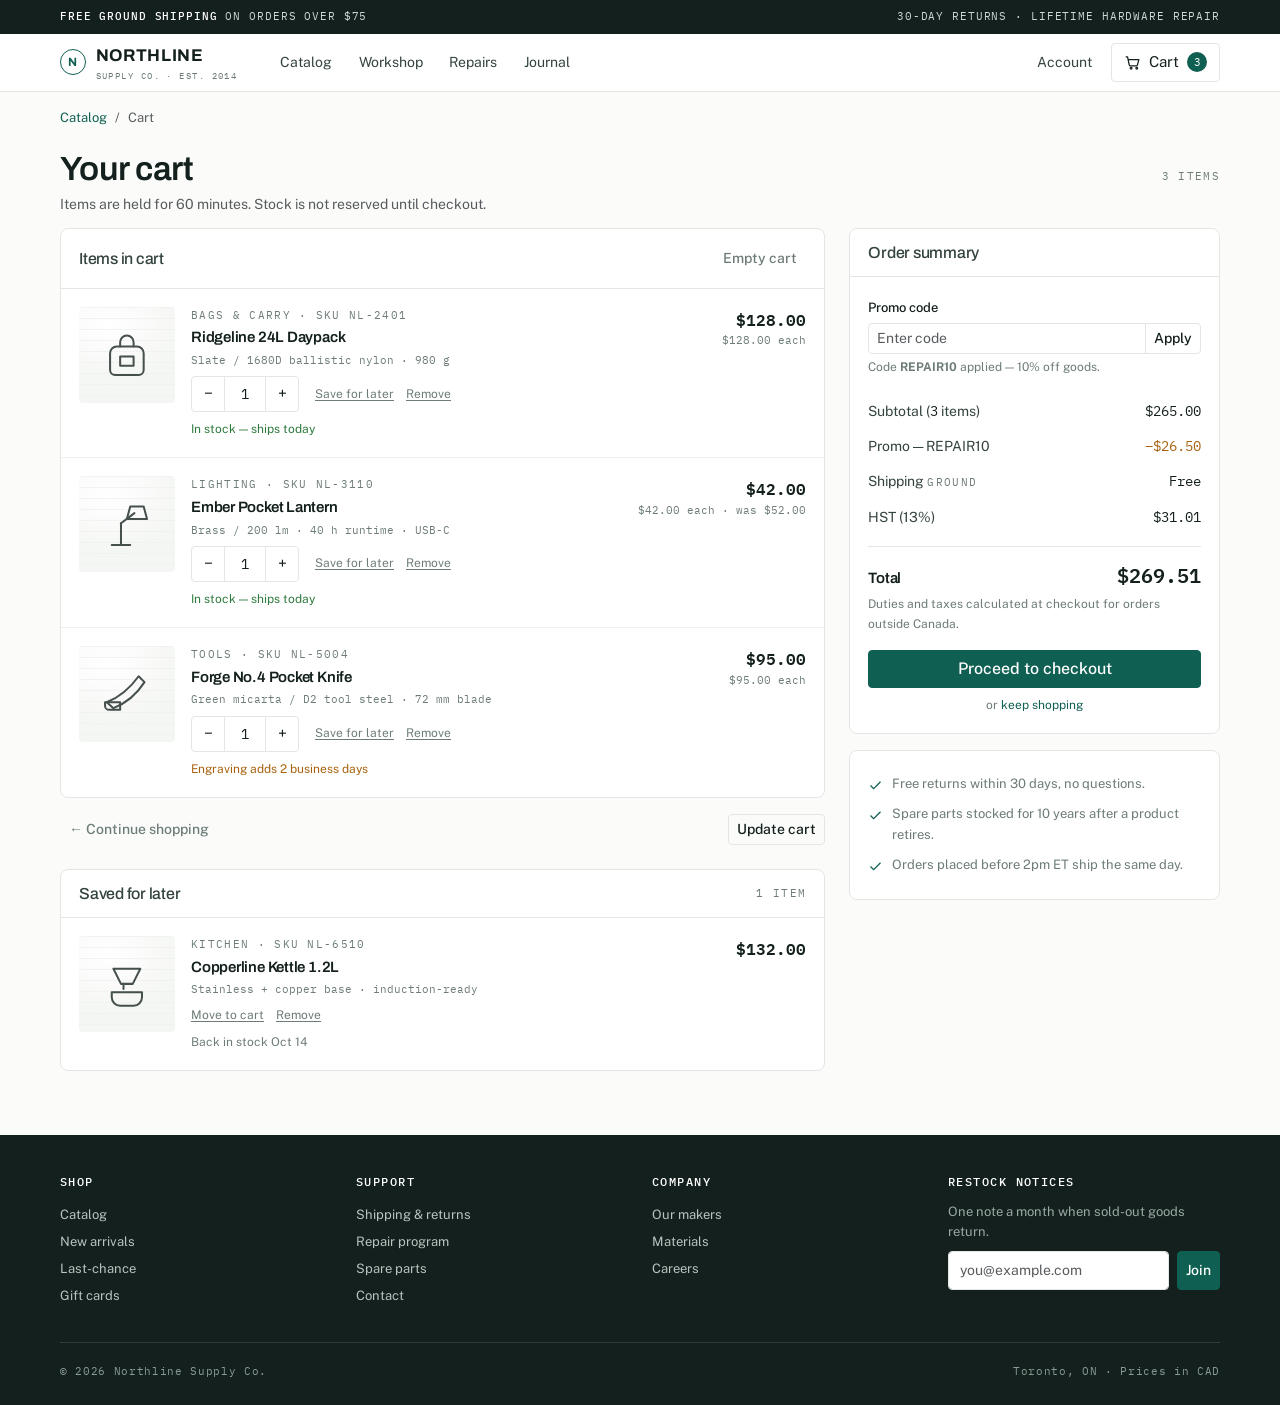
==== cart.html @ bfe1c540 "Add Northline Supply storefront: catalog, cart and checkout Static Bootstrap 5.3 markup for three sc" ====
<!doctype html>
<html lang="en">
<head>
  <meta charset="utf-8">
  <meta name="viewport" content="width=device-width, initial-scale=1, viewport-fit=cover">
  <title>Your Cart — Northline Supply</title>
  <meta name="description" content="Review the goods in your cart before checkout.">

  <link rel="preconnect" href="https://fonts.googleapis.com">
  <link rel="preconnect" href="https://fonts.gstatic.com" crossorigin>
  <link href="https://fonts.googleapis.com/css2?family=Archivo:wght@500;600;700&family=Public+Sans:wght@400;500;600&family=IBM+Plex+Mono:wght@400;500&display=swap" rel="stylesheet">
  <link href="https://cdn.jsdelivr.net/npm/bootstrap@5.3.3/dist/css/bootstrap.min.css" rel="stylesheet">
  <link href="css/styles.css" rel="stylesheet">
</head>
<body>

<svg aria-hidden="true" style="position:absolute;width:0;height:0;overflow:hidden">
  <symbol id="i-pack" viewBox="0 0 64 64">
    <path d="M20 22h24a8 8 0 0 1 8 8v20a6 6 0 0 1-6 6H18a6 6 0 0 1-6-6V30a8 8 0 0 1 8-8Z"/>
    <path d="M24 22v-5a8 8 0 0 1 16 0v5"/>
    <path d="M24 34h16v11H24z"/>
  </symbol>
  <symbol id="i-lamp" viewBox="0 0 64 64">
    <path d="M14 56h22"/><path d="M25 56V30"/><path d="M25 30 41 18"/>
    <path d="M36 10h16l4 15H32z"/>
  </symbol>
  <symbol id="i-knife" viewBox="0 0 64 64">
    <path d="M8 42c15-6 28-17 38-31l7 7c-9 14-22 25-37 31z"/>
    <path d="M6 42h18v9H11a5 5 0 0 1-5-5z"/>
  </symbol>
  <symbol id="i-brew" viewBox="0 0 64 64">
    <path d="M16 14h32l-9 18H25z"/><path d="M28 32v6"/>
    <path d="M14 42h36v6a10 10 0 0 1-10 10H24a10 10 0 0 1-10-10z"/>
  </symbol>
  <symbol id="i-shirt" viewBox="0 0 64 64">
    <path d="M25 11 12 17l4 11 6-2v25h28V26l6 2 4-11-13-6-4 5h-8z"/>
  </symbol>
  <symbol id="i-check" viewBox="0 0 24 24"><path d="m4 12 5 5L20 6"/></symbol>
</svg>

<div class="announce">
  <div class="container-page d-flex flex-wrap justify-content-between gap-2">
    <span><strong>Free ground shipping</strong> on orders over $75</span>
    <span class="d-none d-sm-inline">30-day returns · Lifetime hardware repair</span>
  </div>
</div>

<header class="site-header">
  <div class="container-page d-flex align-items-center gap-3 py-2">
    <a class="brand" href="index.html">
      <span class="brand-mark">N</span>
      <span>Northline<small>Supply Co. · est. 2014</small></span>
    </a>
    <nav class="d-none d-lg-flex align-items-center gap-1 ms-3" aria-label="Departments">
      <a class="nav-link-top" href="index.html">Catalog</a>
      <a class="nav-link-top" href="#">Workshop</a>
      <a class="nav-link-top" href="#">Repairs</a>
      <a class="nav-link-top" href="#">Journal</a>
    </nav>
    <div class="ms-auto d-flex align-items-center gap-2">
      <a class="nav-link-top d-none d-md-inline" href="#" id="accountLink">Account</a>
      <a class="cart-button" href="cart.html" id="cartLink">
        <svg width="17" height="17" viewBox="0 0 24 24" fill="none" stroke="currentColor" stroke-width="1.8" stroke-linecap="round" stroke-linejoin="round" aria-hidden="true">
          <path d="M3 4h2l2.4 11.2a2 2 0 0 0 2 1.6h7.6a2 2 0 0 0 2-1.5L21 8H6"/>
          <circle cx="10" cy="20" r="1.2"/><circle cx="18" cy="20" r="1.2"/>
        </svg>
        <span class="d-none d-sm-inline">Cart</span>
        <span class="cart-count" id="cartCount">3</span>
      </a>
    </div>
  </div>
</header>

<main class="container-page">

  <nav aria-label="Breadcrumb" class="pt-3">
    <ol class="breadcrumb mb-0" style="font-size:.8125rem">
      <li class="breadcrumb-item"><a href="index.html">Catalog</a></li>
      <li class="breadcrumb-item active" aria-current="page">Cart</li>
    </ol>
  </nav>

  <div class="results-bar">
    <div>
      <h1 class="mb-1">Your cart</h1>
      <p class="text-muted mb-0" style="font-size:.875rem">Items are held for 60 minutes. Stock is not reserved until checkout.</p>
    </div>
    <p class="label mb-0"><span class="num" id="cartItemCount">3</span> items</p>
  </div>

  <div class="row g-4 pb-2">

    <!-- ============ LINE ITEMS ============ -->
    <div class="col-lg-8">
      <div class="panel">
        <div class="panel-head">
          <h2 class="h6 mb-0">Items in cart</h2>
          <button class="btn btn-quiet btn-sm" type="button" id="clearCart">Empty cart</button>
        </div>

        <!-- JS hook: render one .cart-line per item into #cartLines -->
        <div id="cartLines">

          <div class="cart-line" data-id="NL-2401" data-price="128.00">
            <div class="thumb"><svg><use href="#i-pack"/></svg></div>
            <div>
              <p class="label mb-1">Bags &amp; Carry · SKU NL-2401</p>
              <h3 class="product-title mb-1"><a href="#">Ridgeline 24L Daypack</a></h3>
              <p class="spec mb-2">Slate / 1680D ballistic nylon · 980 g</p>
              <div class="d-flex flex-wrap align-items-center gap-3">
                <div class="qty" role="group" aria-label="Quantity for Ridgeline 24L Daypack">
                  <button type="button" data-action="decrement" aria-label="Decrease quantity">−</button>
                  <label class="visually-hidden" for="qty-NL-2401">Quantity</label>
                  <input type="number" id="qty-NL-2401" name="qty-NL-2401" value="1" min="1" max="10" inputmode="numeric" data-action="qty">
                  <button type="button" data-action="increment" aria-label="Increase quantity">+</button>
                </div>
                <div class="line-actions">
                  <button type="button" data-action="save-for-later">Save for later</button>
                  <button type="button" data-action="remove">Remove</button>
                </div>
              </div>
              <p class="stock in mb-0 mt-2">In stock — ships today</p>
            </div>
            <div class="line-total text-end">
              <p class="price mb-0" data-field="lineTotal">$128.00</p>
              <p class="spec mb-0">$128.00 each</p>
            </div>
          </div>

          <div class="cart-line" data-id="NL-3110" data-price="42.00">
            <div class="thumb"><svg><use href="#i-lamp"/></svg></div>
            <div>
              <p class="label mb-1">Lighting · SKU NL-3110</p>
              <h3 class="product-title mb-1"><a href="#">Ember Pocket Lantern</a></h3>
              <p class="spec mb-2">Brass / 200 lm · 40 h runtime · USB-C</p>
              <div class="d-flex flex-wrap align-items-center gap-3">
                <div class="qty" role="group" aria-label="Quantity for Ember Pocket Lantern">
                  <button type="button" data-action="decrement" aria-label="Decrease quantity">−</button>
                  <label class="visually-hidden" for="qty-NL-3110">Quantity</label>
                  <input type="number" id="qty-NL-3110" name="qty-NL-3110" value="1" min="1" max="10" inputmode="numeric" data-action="qty">
                  <button type="button" data-action="increment" aria-label="Increase quantity">+</button>
                </div>
                <div class="line-actions">
                  <button type="button" data-action="save-for-later">Save for later</button>
                  <button type="button" data-action="remove">Remove</button>
                </div>
              </div>
              <p class="stock in mb-0 mt-2">In stock — ships today</p>
            </div>
            <div class="line-total text-end">
              <p class="price mb-0" data-field="lineTotal">$42.00</p>
              <p class="spec mb-0">$42.00 each · was $52.00</p>
            </div>
          </div>

          <div class="cart-line" data-id="NL-5004" data-price="95.00">
            <div class="thumb"><svg><use href="#i-knife"/></svg></div>
            <div>
              <p class="label mb-1">Tools · SKU NL-5004</p>
              <h3 class="product-title mb-1"><a href="#">Forge No.4 Pocket Knife</a></h3>
              <p class="spec mb-2">Green micarta / D2 tool steel · 72 mm blade</p>
              <div class="d-flex flex-wrap align-items-center gap-3">
                <div class="qty" role="group" aria-label="Quantity for Forge No.4 Pocket Knife">
                  <button type="button" data-action="decrement" aria-label="Decrease quantity">−</button>
                  <label class="visually-hidden" for="qty-NL-5004">Quantity</label>
                  <input type="number" id="qty-NL-5004" name="qty-NL-5004" value="1" min="1" max="10" inputmode="numeric" data-action="qty">
                  <button type="button" data-action="increment" aria-label="Increase quantity">+</button>
                </div>
                <div class="line-actions">
                  <button type="button" data-action="save-for-later">Save for later</button>
                  <button type="button" data-action="remove">Remove</button>
                </div>
              </div>
              <p class="stock low mb-0 mt-2">Engraving adds 2 business days</p>
            </div>
            <div class="line-total text-end">
              <p class="price mb-0" data-field="lineTotal">$95.00</p>
              <p class="spec mb-0">$95.00 each</p>
            </div>
          </div>

        </div>
      </div>

      <!-- Empty cart state — JS hook: toggle .hidden against #cartLines -->
      <div class="empty-state mt-3" id="cartEmpty" hidden>
        <h2 class="mb-2">Your cart is empty</h2>
        <p class="text-muted mb-3">Nothing here yet. The catalog is a good place to start.</p>
        <a class="btn btn-accent" href="index.html">Browse the catalog</a>
      </div>

      <div class="d-flex justify-content-between align-items-center mt-3">
        <a class="btn btn-quiet btn-sm" href="index.html">&larr; Continue shopping</a>
        <button class="btn btn-ink btn-sm" type="button" id="updateCart">Update cart</button>
      </div>

      <!-- ============ SAVED FOR LATER ============ -->
      <section class="panel mt-4" id="savedSection">
        <div class="panel-head">
          <h2 class="h6 mb-0">Saved for later</h2>
          <span class="label"><span class="num" id="savedCount">1</span> item</span>
        </div>
        <div id="savedLines">
          <div class="cart-line" data-id="NL-6510" data-price="132.00">
            <div class="thumb"><svg><use href="#i-brew"/></svg></div>
            <div>
              <p class="label mb-1">Kitchen · SKU NL-6510</p>
              <h3 class="product-title mb-1"><a href="#">Copperline Kettle 1.2L</a></h3>
              <p class="spec mb-2">Stainless + copper base · induction-ready</p>
              <div class="line-actions">
                <button type="button" data-action="move-to-cart">Move to cart</button>
                <button type="button" data-action="remove-saved">Remove</button>
              </div>
              <p class="stock none mb-0 mt-2">Back in stock Oct 14</p>
            </div>
            <div class="line-total text-end">
              <p class="price mb-0">$132.00</p>
            </div>
          </div>
        </div>
      </section>
    </div>

    <!-- ============ ORDER SUMMARY ============ -->
    <div class="col-lg-4">
      <aside class="summary">
        <div class="panel">
          <div class="panel-head"><h2 class="h6 mb-0">Order summary</h2></div>
          <div class="panel-body">

            <!-- Promo code -->
            <form class="mb-3" id="promoForm" autocomplete="off">
              <label class="form-label" for="promoCode">Promo code</label>
              <div class="input-group input-group-sm">
                <input class="form-control" type="text" id="promoCode" name="promo" placeholder="Enter code">
                <button class="btn btn-ink" type="submit" id="applyPromo">Apply</button>
              </div>
              <p class="form-text mb-0" id="promoMessage">Code <strong>REPAIR10</strong> applied — 10% off goods.</p>
            </form>

            <div class="summary-row">
              <span>Subtotal (<span class="num" id="summaryCount">3</span> items)</span>
              <span class="num" id="summarySubtotal">$265.00</span>
            </div>
            <div class="summary-row" id="summaryDiscountRow">
              <span>Promo — REPAIR10</span>
              <span class="num" id="summaryDiscount" style="color:var(--saffron)">−$26.50</span>
            </div>
            <div class="summary-row">
              <span>Shipping <span class="label">Ground</span></span>
              <span class="num" id="summaryShipping">Free</span>
            </div>
            <div class="summary-row">
              <span>HST (13%)</span>
              <span class="num" id="summaryTax">$31.01</span>
            </div>
            <div class="summary-total">
              <span class="display-face">Total</span>
              <span class="num" id="summaryTotal">$269.51</span>
            </div>
            <p class="form-text mt-1 mb-3">Duties and taxes calculated at checkout for orders outside Canada.</p>

            <a class="btn btn-accent w-100" href="checkout.html" id="checkoutButton">Proceed to checkout</a>
            <p class="text-center form-text mt-2 mb-0">or <a href="index.html">keep shopping</a></p>
          </div>
        </div>

        <div class="panel mt-3">
          <div class="panel-body">
            <ul class="trust-list">
              <li><svg><use href="#i-check"/></svg><span>Free returns within 30 days, no questions.</span></li>
              <li><svg><use href="#i-check"/></svg><span>Spare parts stocked for 10 years after a product retires.</span></li>
              <li><svg><use href="#i-check"/></svg><span>Orders placed before 2pm ET ship the same day.</span></li>
            </ul>
          </div>
        </div>
      </aside>
    </div>
  </div>
</main>

<!-- ============================================================
     CART LINE TEMPLATE — clone this in JS to render cart items
     ============================================================ -->
<template id="cartLineTemplate">
  <div class="cart-line" data-id="" data-price="">
    <div class="thumb"><svg><use href="#i-pack" data-field="icon"/></svg></div>
    <div>
      <p class="label mb-1" data-field="meta"></p>
      <h3 class="product-title mb-1"><a href="#" data-field="name"></a></h3>
      <p class="spec mb-2" data-field="variant"></p>
      <div class="d-flex flex-wrap align-items-center gap-3">
        <div class="qty" role="group">
          <button type="button" data-action="decrement" aria-label="Decrease quantity">−</button>
          <input type="number" value="1" min="1" max="10" inputmode="numeric" data-action="qty" aria-label="Quantity">
          <button type="button" data-action="increment" aria-label="Increase quantity">+</button>
        </div>
        <div class="line-actions">
          <button type="button" data-action="save-for-later">Save for later</button>
          <button type="button" data-action="remove">Remove</button>
        </div>
      </div>
      <p class="stock in mb-0 mt-2" data-field="stock"></p>
    </div>
    <div class="line-total text-end">
      <p class="price mb-0" data-field="lineTotal"></p>
      <p class="spec mb-0" data-field="unitPrice"></p>
    </div>
  </div>
</template>

<footer class="site-footer">
  <div class="container-page">
    <div class="row g-4">
      <div class="col-6 col-lg-3">
        <h3>Shop</h3>
        <ul>
          <li><a href="index.html">Catalog</a></li>
          <li><a href="#">New arrivals</a></li>
          <li><a href="#">Last-chance</a></li>
          <li><a href="#">Gift cards</a></li>
        </ul>
      </div>
      <div class="col-6 col-lg-3">
        <h3>Support</h3>
        <ul>
          <li><a href="#">Shipping &amp; returns</a></li>
          <li><a href="#">Repair program</a></li>
          <li><a href="#">Spare parts</a></li>
          <li><a href="#">Contact</a></li>
        </ul>
      </div>
      <div class="col-6 col-lg-3">
        <h3>Company</h3>
        <ul>
          <li><a href="#">Our makers</a></li>
          <li><a href="#">Materials</a></li>
          <li><a href="#">Careers</a></li>
        </ul>
      </div>
      <div class="col-12 col-lg-3">
        <h3>Restock notices</h3>
        <p class="mb-2" style="color:#9aa8a3">One note a month when sold-out goods return.</p>
        <form class="d-flex gap-2" id="newsletterForm" autocomplete="off">
          <label class="visually-hidden" for="newsletterEmail">Email address</label>
          <input class="form-control form-control-sm" type="email" id="newsletterEmail" name="email" placeholder="you@example.com">
          <button class="btn btn-accent btn-sm" type="submit">Join</button>
        </form>
      </div>
    </div>
    <div class="footer-bottom d-flex flex-wrap justify-content-between gap-2">
      <span>© 2026 Northline Supply Co.</span>
      <span>Toronto, ON · Prices in CAD</span>
    </div>
  </div>
</footer>

<script src="https://cdn.jsdelivr.net/npm/bootstrap@5.3.3/dist/js/bootstrap.bundle.min.js"></script>
<script src="js/app.js"></script>
</body>
</html>
---- css/styles.css ----
/* ============================================================
   Northline Supply — catalog theme
   Design tokens first; every component reads from them.
   ============================================================ */

:root {
  /* Neutrals carry a faint green cast so they sit with the teal accent */
  --ink:        #14201d;
  --ink-soft:   #33433f;
  --muted:      #6d7c78;
  --line:       #e2e7e3;
  --line-soft:  #eef1ee;
  --paper:      #fbfcfa;
  --surface:    #ffffff;
  --surface-2:  #f4f6f3;

  --accent:     #0f5f52;
  --accent-dk:  #0a463c;
  --accent-tint:#e6f0ed;

  --saffron:    #a8620f;   /* prices on sale, low-stock warnings */
  --good:       #2f7a3e;
  --danger:     #a22c2c;

  --radius:     4px;
  --radius-lg:  8px;
  --gutter:     1.25rem;

  --font-display: "Archivo", "Helvetica Neue", Arial, sans-serif;
  --font-body:    "Public Sans", "Helvetica Neue", Arial, sans-serif;
  --font-mono:    "IBM Plex Mono", ui-monospace, "SFMono-Regular", Menlo, monospace;

  /* Bootstrap overrides */
  --bs-body-bg: var(--paper);
  --bs-body-color: var(--ink-soft);
  --bs-body-font-family: var(--font-body);
  --bs-border-color: var(--line);
  --bs-link-color-rgb: 15, 95, 82;
  --bs-link-hover-color: var(--accent-dk);
  --bs-focus-ring-color: rgba(15, 95, 82, .3);
}

/* ---------- base ---------- */

body {
  background: var(--paper);
  color: var(--ink-soft);
  font-family: var(--font-body);
  font-size: 0.9375rem;
  line-height: 1.6;
  -webkit-font-smoothing: antialiased;
}

h1, h2, h3, h4, h5, h6, .display-face {
  font-family: var(--font-display);
  color: var(--ink);
  font-weight: 600;
  letter-spacing: -0.015em;
  text-wrap: balance;
}

h1 { font-size: clamp(1.6rem, 4vw, 2.1rem); }
h2 { font-size: 1.25rem; }
h3 { font-size: 1rem; }

a { text-decoration: none; }
a:hover { text-decoration: underline; }

:focus-visible {
  outline: 2px solid var(--accent);
  outline-offset: 2px;
  border-radius: 2px;
}

.container-page {
  max-width: 1200px;
  margin-inline: auto;
  padding-inline: var(--gutter);
}

/* Small uppercase labels used for categories, section eyebrows, table heads */
.label {
  font-family: var(--font-mono);
  font-size: 0.6875rem;
  letter-spacing: 0.12em;
  text-transform: uppercase;
  color: var(--muted);
}

.num { font-family: var(--font-mono); font-variant-numeric: tabular-nums; }

/* ---------- buttons ---------- */

.btn { --bs-btn-border-radius: var(--radius); font-weight: 500; }

.btn-accent {
  --bs-btn-color: #fff;
  --bs-btn-bg: var(--accent);
  --bs-btn-border-color: var(--accent);
  --bs-btn-hover-color: #fff;
  --bs-btn-hover-bg: var(--accent-dk);
  --bs-btn-hover-border-color: var(--accent-dk);
  --bs-btn-active-bg: var(--accent-dk);
  --bs-btn-active-border-color: var(--accent-dk);
  --bs-btn-disabled-bg: var(--accent);
  --bs-btn-disabled-border-color: var(--accent);
}

.btn-ink {
  --bs-btn-color: var(--ink);
  --bs-btn-bg: transparent;
  --bs-btn-border-color: var(--line);
  --bs-btn-hover-color: var(--ink);
  --bs-btn-hover-bg: var(--surface-2);
  --bs-btn-hover-border-color: #d3dad5;
  --bs-btn-active-bg: var(--surface-2);
  --bs-btn-active-border-color: #d3dad5;
}

.btn-quiet {
  --bs-btn-color: var(--muted);
  --bs-btn-bg: transparent;
  --bs-btn-border-color: transparent;
  --bs-btn-hover-color: var(--ink);
  --bs-btn-hover-bg: var(--surface-2);
  --bs-btn-hover-border-color: transparent;
}

/* ---------- announcement + header ---------- */

.announce {
  background: var(--ink);
  color: #cfd8d4;
  font-family: var(--font-mono);
  font-size: 0.6875rem;
  letter-spacing: 0.08em;
  text-transform: uppercase;
  padding-block: 0.5rem;
}
.announce strong { color: #fff; font-weight: 500; }

.site-header {
  background: var(--surface);
  border-bottom: 1px solid var(--line);
  position: sticky;
  top: 0;
  z-index: 1030;
}

.brand {
  display: inline-flex;
  align-items: center;
  gap: 0.6rem;
  font-family: var(--font-display);
  font-weight: 700;
  font-size: 1.0625rem;
  letter-spacing: 0.04em;
  text-transform: uppercase;
  color: var(--ink);
}
.brand:hover { text-decoration: none; color: var(--accent); }
.brand-mark {
  width: 26px; height: 26px;
  border: 1.5px solid var(--accent);
  color: var(--accent);
  display: grid; place-items: center;
  border-radius: 50%;
  font-size: 0.75rem;
  font-weight: 700;
}
.brand small {
  display: block;
  font-family: var(--font-mono);
  font-size: 0.5625rem;
  letter-spacing: 0.16em;
  color: var(--muted);
  font-weight: 400;
}

.nav-link-top {
  color: var(--ink-soft);
  font-size: 0.875rem;
  padding: 0.35rem 0.7rem;
  border-radius: var(--radius);
}
.nav-link-top:hover { background: var(--surface-2); color: var(--ink); text-decoration: none; }
.nav-link-top.active { color: var(--accent); font-weight: 600; }

.cart-button {
  position: relative;
  display: inline-flex;
  align-items: center;
  gap: 0.5rem;
  border: 1px solid var(--line);
  border-radius: var(--radius);
  padding: 0.4rem 0.75rem;
  color: var(--ink);
  background: var(--surface);
}
.cart-button:hover { background: var(--surface-2); text-decoration: none; }
.cart-count {
  font-family: var(--font-mono);
  font-size: 0.6875rem;
  background: var(--accent);
  color: #fff;
  border-radius: 999px;
  min-width: 1.25rem;
  padding: 0 0.3rem;
  text-align: center;
  line-height: 1.25rem;
}

/* ---------- catalog toolbar ---------- */

.toolbar {
  background: var(--surface);
  border-bottom: 1px solid var(--line);
  padding-block: 0.875rem;
}

.search-field { position: relative; flex: 1 1 260px; }
.search-field .search-icon {
  position: absolute;
  left: 0.75rem;
  top: 50%;
  transform: translateY(-50%);
  color: var(--muted);
  pointer-events: none;
}
.search-field .form-control {
  padding-left: 2.35rem;
  padding-right: 2.35rem;
  height: 42px;
  border-color: var(--line);
  border-radius: var(--radius);
  background: var(--surface);
}
.search-field .form-control::placeholder { color: #9aa8a3; }
.search-field .form-control:focus {
  border-color: var(--accent);
  box-shadow: 0 0 0 3px var(--accent-tint);
}
.search-clear {
  position: absolute;
  right: 0.35rem;
  top: 50%;
  transform: translateY(-50%);
  border: 0;
  background: transparent;
  color: var(--muted);
  line-height: 1;
  padding: 0.35rem;
  border-radius: var(--radius);
}
.search-clear:hover { background: var(--surface-2); color: var(--ink); }

.toolbar .dropdown-toggle {
  height: 42px;
  min-width: 170px;
  display: inline-flex;
  align-items: center;
  justify-content: space-between;
  gap: 0.75rem;
  text-align: left;
}
.toolbar .dropdown-toggle .label { display: block; line-height: 1; margin-bottom: 2px; }
.toolbar .dropdown-toggle .val { font-size: 0.875rem; color: var(--ink); line-height: 1; }

.dropdown-menu {
  border-color: var(--line);
  border-radius: var(--radius);
  box-shadow: 0 8px 24px rgba(20, 32, 29, .09);
  font-size: 0.875rem;
  padding: 0.35rem;
}
.dropdown-item { border-radius: 3px; padding: 0.4rem 0.6rem; color: var(--ink-soft); }
.dropdown-item:hover { background: var(--surface-2); }
.dropdown-item.active, .dropdown-item:active {
  background: var(--accent-tint);
  color: var(--accent-dk);
  font-weight: 600;
}
.dropdown-item .count { float: right; font-family: var(--font-mono); font-size: 0.75rem; color: var(--muted); }

/* active filter chips */
.chip {
  display: inline-flex;
  align-items: center;
  gap: 0.4rem;
  font-size: 0.75rem;
  background: var(--accent-tint);
  color: var(--accent-dk);
  border: 1px solid #cfe0db;
  border-radius: 999px;
  padding: 0.2rem 0.35rem 0.2rem 0.7rem;
}
.chip button {
  border: 0;
  background: transparent;
  color: inherit;
  line-height: 1;
  padding: 0 0.15rem;
  font-size: 1rem;
  opacity: .65;
}
.chip button:hover { opacity: 1; }

/* ---------- product grid ---------- */

.results-bar {
  display: flex;
  flex-wrap: wrap;
  align-items: baseline;
  justify-content: space-between;
  gap: 0.75rem;
  padding-block: 1.25rem 0.75rem;
}

.product-grid {
  display: grid;
  grid-template-columns: repeat(auto-fill, minmax(230px, 1fr));
  gap: 1px;
  background: var(--line);
  border: 1px solid var(--line);
  border-radius: var(--radius-lg);
  overflow: hidden;
}

.product {
  background: var(--surface);
  padding: 1rem;
  display: flex;
  flex-direction: column;
  gap: 0.6rem;
  position: relative;
  transition: background .15s ease;
}
.product:hover { background: #fcfdfc; }

.thumb {
  position: relative;
  aspect-ratio: 4 / 3;
  max-width: 100%;
  border-radius: var(--radius);
  background:
    radial-gradient(120% 90% at 30% 20%, #ffffff 0%, var(--surface-2) 70%),
    var(--surface-2);
  display: grid;
  place-items: center;
  overflow: hidden;
}
.thumb::after {
  content: "";
  position: absolute;
  inset: 0;
  background-image: linear-gradient(var(--line-soft) 1px, transparent 1px);
  background-size: 100% 11px;
  opacity: .8;
}
.thumb svg {
  width: 52%;
  height: 52%;
  fill: none;
  stroke: var(--ink);
  stroke-width: 2.4;
  stroke-linecap: round;
  stroke-linejoin: round;
  opacity: .78;
  position: relative;
  z-index: 1;
}
.product:hover .thumb svg { stroke: var(--accent); opacity: 1; }

.badge-flag {
  position: absolute;
  top: 0.5rem;
  left: 0.5rem;
  z-index: 2;
  font-family: var(--font-mono);
  font-size: 0.625rem;
  letter-spacing: 0.08em;
  text-transform: uppercase;
  padding: 0.2rem 0.45rem;
  border-radius: 2px;
  background: var(--ink);
  color: #fff;
}
.badge-flag.sale { background: var(--saffron); }
.badge-flag.new  { background: var(--accent); }
.badge-flag.out  { background: #6d7c78; }

.wishlist {
  position: absolute;
  top: 0.5rem;
  right: 0.5rem;
  z-index: 2;
  width: 30px; height: 30px;
  display: grid; place-items: center;
  border: 1px solid var(--line);
  background: rgba(255,255,255,.9);
  border-radius: 50%;
  color: var(--muted);
  padding: 0;
}
.wishlist:hover { color: var(--danger); border-color: #e4cdcd; }

.product-title {
  font-family: var(--font-display);
  font-size: 0.9375rem;
  font-weight: 600;
  line-height: 1.3;
  margin: 0;
}
.product-title a { color: var(--ink); }
.product-title a:hover { color: var(--accent); }

.spec {
  font-family: var(--font-mono);
  font-size: 0.6875rem;
  color: var(--muted);
  line-height: 1.5;
}

.rating { display: inline-flex; align-items: center; gap: 0.3rem; font-size: 0.75rem; color: var(--muted); }
.stars { color: #c98a16; letter-spacing: 0.08em; font-size: 0.75rem; }

.price {
  font-family: var(--font-mono);
  font-variant-numeric: tabular-nums;
  font-size: 1rem;
  font-weight: 600;
  color: var(--ink);
}
.price-was {
  font-family: var(--font-mono);
  font-size: 0.8125rem;
  color: var(--muted);
  text-decoration: line-through;
  margin-left: 0.35rem;
}
.price.sale { color: var(--saffron); }

.stock { font-size: 0.75rem; }
.stock.in   { color: var(--good); }
.stock.low  { color: var(--saffron); }
.stock.none { color: var(--muted); }

.product-foot { margin-top: auto; display: flex; align-items: center; gap: 0.5rem; }
.product-foot .btn { flex: 1; font-size: 0.8125rem; }

.empty-state {
  border: 1px dashed var(--line);
  border-radius: var(--radius-lg);
  padding: 3rem 1.5rem;
  text-align: center;
  background: var(--surface);
}

/* ---------- cart ---------- */

.panel {
  background: var(--surface);
  border: 1px solid var(--line);
  border-radius: var(--radius-lg);
}
.panel-head {
  padding: 0.875rem 1.125rem;
  border-bottom: 1px solid var(--line);
  display: flex;
  align-items: center;
  justify-content: space-between;
  gap: 0.75rem;
}
.panel-body { padding: 1.125rem; }

.cart-line {
  display: grid;
  grid-template-columns: 96px 1fr auto;
  gap: 1rem;
  padding: 1.125rem;
  border-bottom: 1px solid var(--line-soft);
  align-items: start;
}
.cart-line:last-child { border-bottom: 0; }
.cart-line .thumb { aspect-ratio: 1; }
.cart-line .thumb svg { width: 56%; height: 56%; }

.qty {
  display: inline-flex;
  align-items: center;
  border: 1px solid var(--line);
  border-radius: var(--radius);
  overflow: hidden;
  background: var(--surface);
}
.qty button {
  border: 0;
  background: transparent;
  width: 32px;
  height: 34px;
  color: var(--ink);
  font-size: 1rem;
  line-height: 1;
}
.qty button:hover { background: var(--surface-2); }
.qty input {
  width: 42px;
  height: 34px;
  border: 0;
  border-inline: 1px solid var(--line);
  text-align: center;
  font-family: var(--font-mono);
  font-size: 0.875rem;
  color: var(--ink);
  background: var(--surface);
  -moz-appearance: textfield;
}
.qty input::-webkit-outer-spin-button,
.qty input::-webkit-inner-spin-button { -webkit-appearance: none; margin: 0; }

.line-actions { display: flex; gap: 0.75rem; font-size: 0.75rem; }
.line-actions button {
  border: 0;
  background: transparent;
  color: var(--muted);
  padding: 0;
  text-decoration: underline;
  text-underline-offset: 2px;
}
.line-actions button:hover { color: var(--danger); }

.summary { position: sticky; top: calc(env(safe-area-inset-top, 0px) + 86px); }
.summary-row {
  display: flex;
  justify-content: space-between;
  gap: 1rem;
  padding-block: 0.4rem;
  font-size: 0.875rem;
}
.summary-row .num { color: var(--ink); }
.summary-total {
  display: flex;
  justify-content: space-between;
  align-items: baseline;
  gap: 1rem;
  border-top: 1px solid var(--line);
  margin-top: 0.75rem;
  padding-top: 0.75rem;
}
.summary-total .num { font-size: 1.25rem; font-weight: 600; color: var(--ink); }

.trust-list { list-style: none; margin: 0; padding: 0; font-size: 0.8125rem; color: var(--muted); }
.trust-list li { display: flex; gap: 0.55rem; padding-block: 0.3rem; }
.trust-list svg { flex: none; width: 15px; height: 15px; stroke: var(--accent); fill: none; stroke-width: 2; margin-top: 0.25rem; }

/* ---------- checkout ---------- */

.steps {
  display: flex;
  align-items: center;
  gap: 0.75rem;
  flex-wrap: wrap;
  font-family: var(--font-mono);
  font-size: 0.6875rem;
  letter-spacing: 0.1em;
  text-transform: uppercase;
  color: var(--muted);
  padding-block: 1rem;
}
.steps .step { display: inline-flex; align-items: center; gap: 0.45rem; }
.steps .step i {
  width: 20px; height: 20px;
  border-radius: 50%;
  border: 1px solid var(--line);
  display: grid; place-items: center;
  font-style: normal;
  font-size: 0.625rem;
  background: var(--surface);
}
.steps .step.done { color: var(--accent); }
.steps .step.done i { border-color: var(--accent); color: var(--accent); }
.steps .step.current { color: var(--ink); }
.steps .step.current i { background: var(--ink); border-color: var(--ink); color: #fff; }
.steps .sep { flex: 1 1 18px; height: 1px; background: var(--line); min-width: 18px; }

.form-label {
  font-size: 0.8125rem;
  font-weight: 500;
  color: var(--ink);
  margin-bottom: 0.3rem;
}
.form-control, .form-select {
  border-color: var(--line);
  border-radius: var(--radius);
  font-size: 0.875rem;
  padding: 0.5rem 0.7rem;
  color: var(--ink);
  background-color: var(--surface);
}
.form-control:focus, .form-select:focus {
  border-color: var(--accent);
  box-shadow: 0 0 0 3px var(--accent-tint);
}
.form-text { font-size: 0.75rem; color: var(--muted); }

.option-card {
  display: flex;
  gap: 0.75rem;
  border: 1px solid var(--line);
  border-radius: var(--radius);
  padding: 0.75rem 0.875rem;
  background: var(--surface);
  cursor: pointer;
  margin: 0;
}
.option-card + .option-card { margin-top: 0.5rem; }
.option-card:hover { border-color: #cfd8d4; }
.option-card input { margin-top: 0.2rem; }
.option-card input:checked { background-color: var(--accent); border-color: var(--accent); }
.option-card:has(input:checked) { border-color: var(--accent); background: var(--accent-tint); }
.option-card .opt-title { font-size: 0.875rem; color: var(--ink); font-weight: 500; }
.option-card .opt-note { font-size: 0.75rem; color: var(--muted); }

.mini-line { display: flex; gap: 0.75rem; align-items: center; padding-block: 0.6rem; }
.mini-line + .mini-line { border-top: 1px solid var(--line-soft); }
.mini-thumb {
  width: 48px; height: 48px;
  flex: none;
  border-radius: var(--radius);
  background: var(--surface-2);
  display: grid; place-items: center;
  position: relative;
}
.mini-thumb svg { width: 56%; height: 56%; fill: none; stroke: var(--ink); stroke-width: 2.4; stroke-linecap: round; stroke-linejoin: round; opacity: .75; }
.mini-thumb .q {
  position: absolute;
  top: -6px; right: -6px;
  background: var(--ink);
  color: #fff;
  font-family: var(--font-mono);
  font-size: 0.625rem;
  min-width: 18px;
  height: 18px;
  line-height: 18px;
  text-align: center;
  border-radius: 999px;
}

/* ---------- footer ---------- */

.site-footer {
  background: var(--ink);
  color: #b9c4c0;
  margin-top: 3.5rem;
  padding-block: 2.5rem 1.5rem;
  font-size: 0.8125rem;
}
.site-footer h3 {
  color: #fff;
  font-size: 0.75rem;
  font-family: var(--font-mono);
  letter-spacing: 0.12em;
  text-transform: uppercase;
  font-weight: 500;
  margin-bottom: 0.75rem;
}
.site-footer a { color: #b9c4c0; }
.site-footer a:hover { color: #fff; }
.site-footer ul { list-style: none; padding: 0; margin: 0; }
.site-footer li { padding-block: 0.2rem; }
.footer-bottom {
  border-top: 1px solid rgba(255,255,255,.12);
  margin-top: 2rem;
  padding-top: 1.25rem;
  font-family: var(--font-mono);
  font-size: 0.6875rem;
  letter-spacing: 0.06em;
  color: #8a9a95;
}

/* ---------- responsive ---------- */

@media (max-width: 767.98px) {
  .toolbar .dropdown-toggle { min-width: 0; width: 100%; }
  .cart-line { grid-template-columns: 72px 1fr; }
  .cart-line .line-total { grid-column: 2; text-align: left; }
  .summary { position: static; }
  .product-grid { grid-template-columns: repeat(auto-fill, minmax(160px, 1fr)); }
}

@media (prefers-reduced-motion: reduce) {
  * { animation-duration: .001ms !important; transition-duration: .001ms !important; }
}
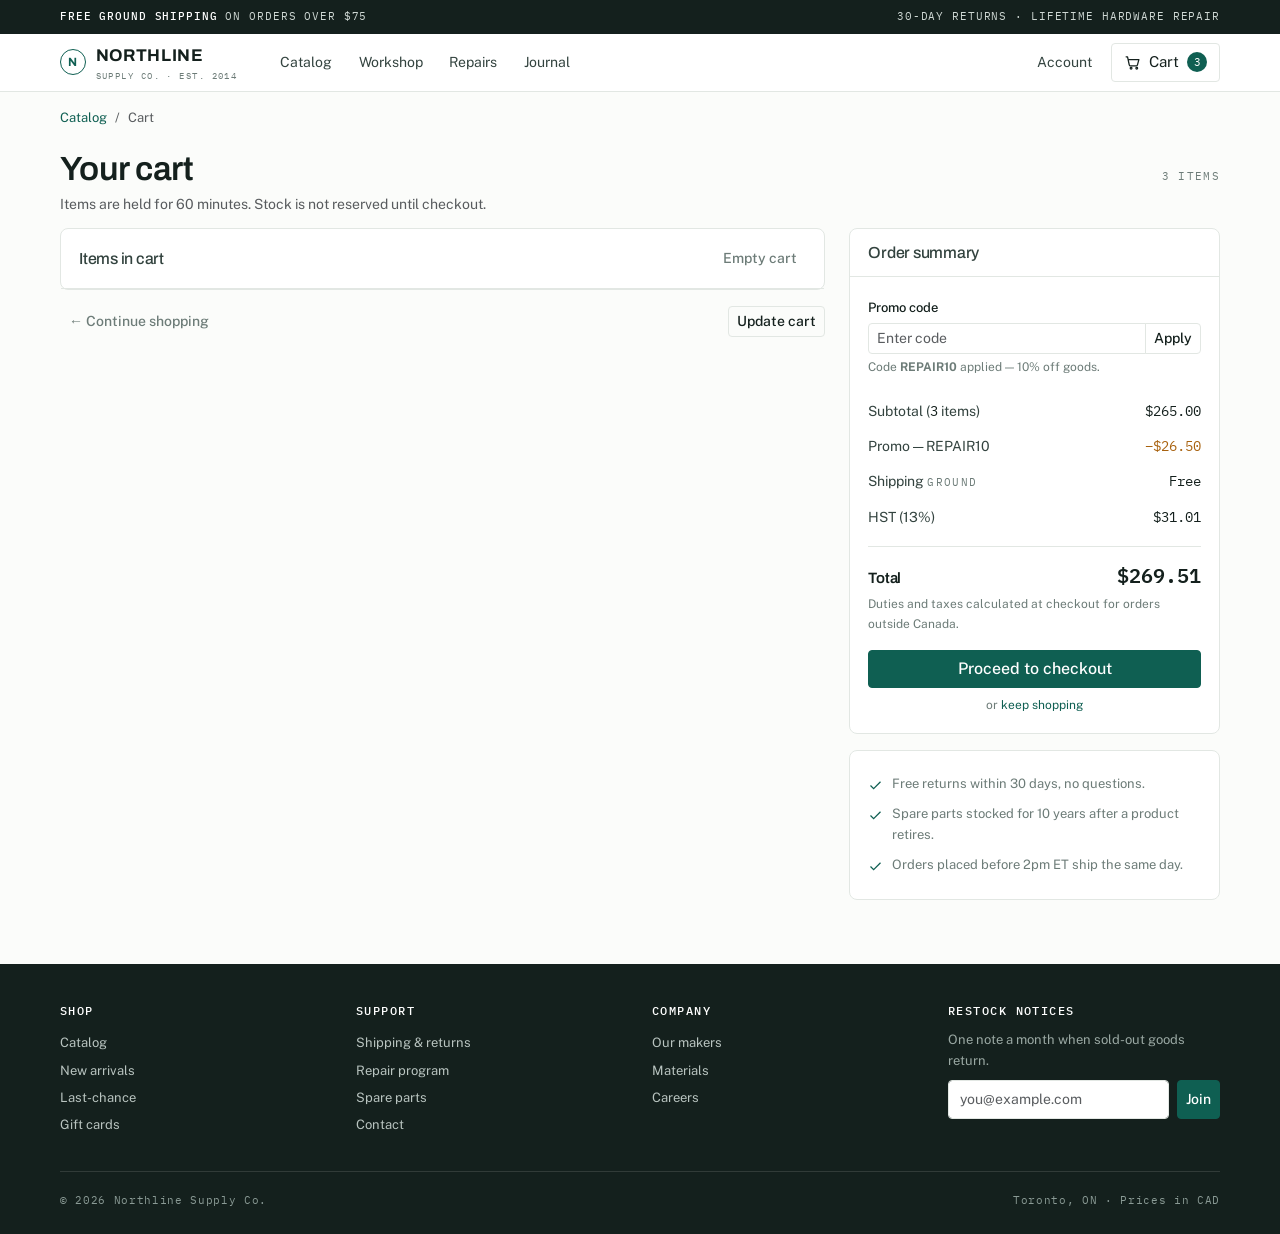
==== commit 0a179d91: "add to cart changes" ====
--- a/cart.html
+++ b/cart.html
@@ -99,85 +99,9 @@
         </div>
 
         <!-- JS hook: render one .cart-line per item into #cartLines -->
-        <div id="cartLines">
-
-          <div class="cart-line" data-id="NL-2401" data-price="128.00">
-            <div class="thumb"><svg><use href="#i-pack"/></svg></div>
-            <div>
-              <p class="label mb-1">Bags &amp; Carry · SKU NL-2401</p>
-              <h3 class="product-title mb-1"><a href="#">Ridgeline 24L Daypack</a></h3>
-              <p class="spec mb-2">Slate / 1680D ballistic nylon · 980 g</p>
-              <div class="d-flex flex-wrap align-items-center gap-3">
-                <div class="qty" role="group" aria-label="Quantity for Ridgeline 24L Daypack">
-                  <button type="button" data-action="decrement" aria-label="Decrease quantity">−</button>
-                  <label class="visually-hidden" for="qty-NL-2401">Quantity</label>
-                  <input type="number" id="qty-NL-2401" name="qty-NL-2401" value="1" min="1" max="10" inputmode="numeric" data-action="qty">
-                  <button type="button" data-action="increment" aria-label="Increase quantity">+</button>
-                </div>
-                <div class="line-actions">
-                  <button type="button" data-action="save-for-later">Save for later</button>
-                  <button type="button" data-action="remove">Remove</button>
-                </div>
-              </div>
-              <p class="stock in mb-0 mt-2">In stock — ships today</p>
-            </div>
-            <div class="line-total text-end">
-              <p class="price mb-0" data-field="lineTotal">$128.00</p>
-              <p class="spec mb-0">$128.00 each</p>
-            </div>
-          </div>
-
-          <div class="cart-line" data-id="NL-3110" data-price="42.00">
-            <div class="thumb"><svg><use href="#i-lamp"/></svg></div>
-            <div>
-              <p class="label mb-1">Lighting · SKU NL-3110</p>
-              <h3 class="product-title mb-1"><a href="#">Ember Pocket Lantern</a></h3>
-              <p class="spec mb-2">Brass / 200 lm · 40 h runtime · USB-C</p>
-              <div class="d-flex flex-wrap align-items-center gap-3">
-                <div class="qty" role="group" aria-label="Quantity for Ember Pocket Lantern">
-                  <button type="button" data-action="decrement" aria-label="Decrease quantity">−</button>
-                  <label class="visually-hidden" for="qty-NL-3110">Quantity</label>
-                  <input type="number" id="qty-NL-3110" name="qty-NL-3110" value="1" min="1" max="10" inputmode="numeric" data-action="qty">
-                  <button type="button" data-action="increment" aria-label="Increase quantity">+</button>
-                </div>
-                <div class="line-actions">
-                  <button type="button" data-action="save-for-later">Save for later</button>
-                  <button type="button" data-action="remove">Remove</button>
-                </div>
-              </div>
-              <p class="stock in mb-0 mt-2">In stock — ships today</p>
-            </div>
-            <div class="line-total text-end">
-              <p class="price mb-0" data-field="lineTotal">$42.00</p>
-              <p class="spec mb-0">$42.00 each · was $52.00</p>
-            </div>
-          </div>
-
-          <div class="cart-line" data-id="NL-5004" data-price="95.00">
-            <div class="thumb"><svg><use href="#i-knife"/></svg></div>
-            <div>
-              <p class="label mb-1">Tools · SKU NL-5004</p>
-              <h3 class="product-title mb-1"><a href="#">Forge No.4 Pocket Knife</a></h3>
-              <p class="spec mb-2">Green micarta / D2 tool steel · 72 mm blade</p>
-              <div class="d-flex flex-wrap align-items-center gap-3">
-                <div class="qty" role="group" aria-label="Quantity for Forge No.4 Pocket Knife">
-                  <button type="button" data-action="decrement" aria-label="Decrease quantity">−</button>
-                  <label class="visually-hidden" for="qty-NL-5004">Quantity</label>
-                  <input type="number" id="qty-NL-5004" name="qty-NL-5004" value="1" min="1" max="10" inputmode="numeric" data-action="qty">
-                  <button type="button" data-action="increment" aria-label="Increase quantity">+</button>
-                </div>
-                <div class="line-actions">
-                  <button type="button" data-action="save-for-later">Save for later</button>
-                  <button type="button" data-action="remove">Remove</button>
-                </div>
-              </div>
-              <p class="stock low mb-0 mt-2">Engraving adds 2 business days</p>
-            </div>
-            <div class="line-total text-end">
-              <p class="price mb-0" data-field="lineTotal">$95.00</p>
-              <p class="spec mb-0">$95.00 each</p>
-            </div>
-          </div>
+        <div id="cartLines" >
+
+        
 
         </div>
       </div>
@@ -194,31 +118,7 @@
         <button class="btn btn-ink btn-sm" type="button" id="updateCart">Update cart</button>
       </div>
 
-      <!-- ============ SAVED FOR LATER ============ -->
-      <section class="panel mt-4" id="savedSection">
-        <div class="panel-head">
-          <h2 class="h6 mb-0">Saved for later</h2>
-          <span class="label"><span class="num" id="savedCount">1</span> item</span>
-        </div>
-        <div id="savedLines">
-          <div class="cart-line" data-id="NL-6510" data-price="132.00">
-            <div class="thumb"><svg><use href="#i-brew"/></svg></div>
-            <div>
-              <p class="label mb-1">Kitchen · SKU NL-6510</p>
-              <h3 class="product-title mb-1"><a href="#">Copperline Kettle 1.2L</a></h3>
-              <p class="spec mb-2">Stainless + copper base · induction-ready</p>
-              <div class="line-actions">
-                <button type="button" data-action="move-to-cart">Move to cart</button>
-                <button type="button" data-action="remove-saved">Remove</button>
-              </div>
-              <p class="stock none mb-0 mt-2">Back in stock Oct 14</p>
-            </div>
-            <div class="line-total text-end">
-              <p class="price mb-0">$132.00</p>
-            </div>
-          </div>
-        </div>
-      </section>
+    
     </div>
 
     <!-- ============ ORDER SUMMARY ============ -->
@@ -356,6 +256,6 @@
 </footer>
 
 <script src="https://cdn.jsdelivr.net/npm/bootstrap@5.3.3/dist/js/bootstrap.bundle.min.js"></script>
-<script src="js/app.js"></script>
+<script src="js/cart.js"></script>
 </body>
 </html>
--- a/css/styles.css
+++ b/css/styles.css
@@ -353,7 +353,7 @@
   content: "";
   position: absolute;
   inset: 0;
-  background-image: linear-gradient(var(--line-soft) 1px, transparent 1px);
+  /* background-image: linear-gradient(var(--line-soft) 1px, transparent 1px); */
   background-size: 100% 11px;
   opacity: .8;
 }
